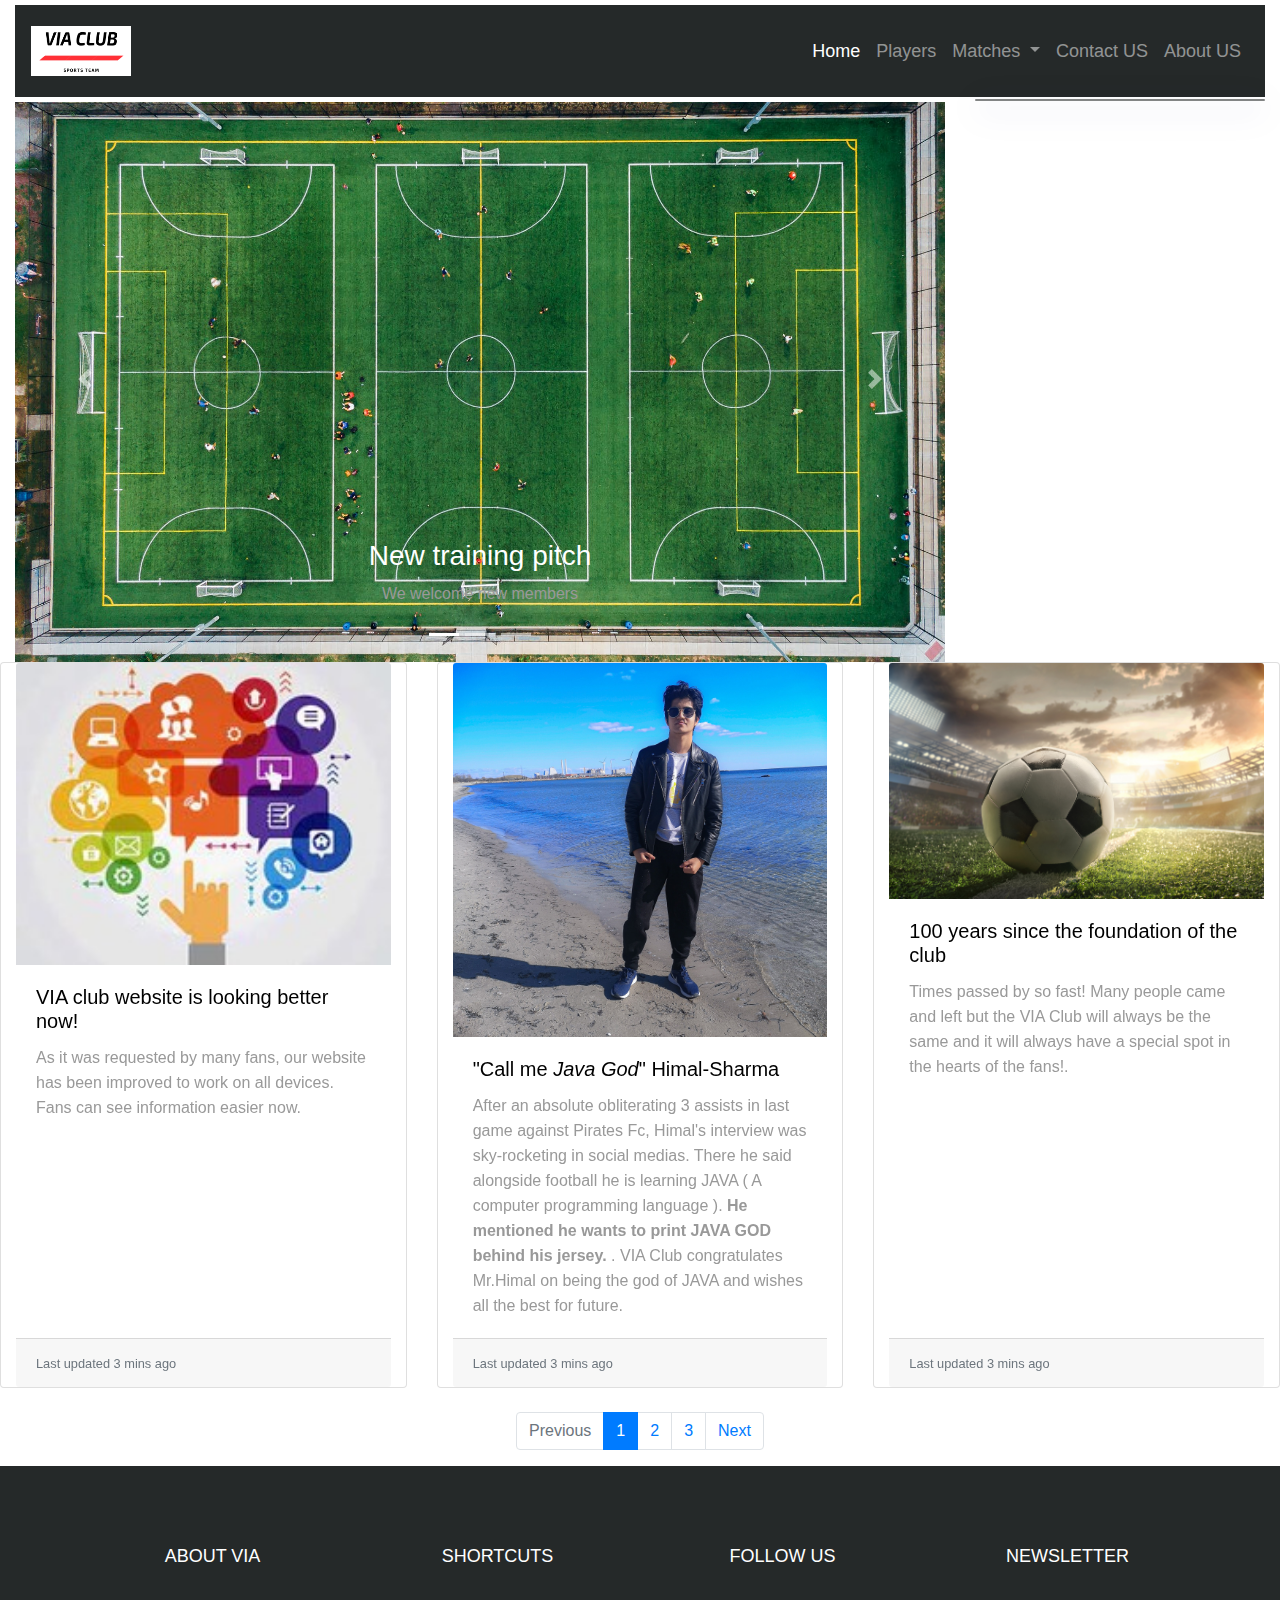
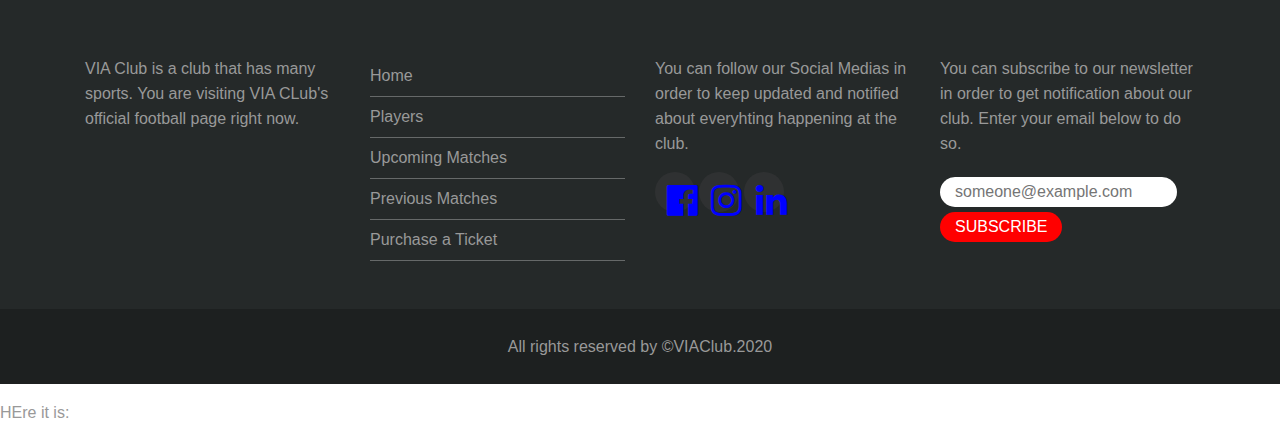
==== Finalassignment/index.html @ d6a5feca "Himal part website" ====
<!DOCTYPE html>
<html lang="en">

<head>
  <meta charset="UTF-8">
  <meta http-equiv="X-UA-Compatible" content="IE=edge">
  <meta name="viewport" content="width=device-width, initial-scale=1.0">
  <title>VIA Club</title>
  <link rel="stylesheet" href="https://stackpath.bootstrapcdn.com/bootstrap/4.3.1/css/bootstrap.min.css" integrity="sha384-ggOyR0iXCbMQv3Xipma34MD+dH/1fQ784/j6cY/iJTQUOhcWr7x9JvoRxT2MZw1T" crossorigin="anonymous">
  <link href="https://fonts.googleapis.com/icon?family=Material+Icons" rel="stylesheet">
  <link rel="stylesheet" href="https://cdnjs.cloudflare.com/ajax/libs/font-awesome/4.7.0/css/font-awesome.min.css">
  <link rel="stylesheet" href="css/footer.css">
  <link rel="stylesheet" href="css/navbarstyle.css">
  <link rel="stylesheet" href="css/style.css">

</head>

<body>
  <div class="container-fluid remmargin">
  <!--Nav part -->
    <header class="header">
      <nav class="navbar navbar-expand-lg navbar-dark py-3">
        <a class="navbar-brand" href="/index.html"><img class="navbar-image"
            src="images/Charcoal_with_Red_Line_Sports_Logo.png" alt=""></a>
        <button class="navbar-toggler" type="button" data-toggle="collapse" data-target="#navbarSupportedContent"
          aria-controls="navbarSupportedContent" aria-expanded="false" aria-label="Toggle navigation">
          <span class="navbar-toggler-icon"></span>
        </button>

        <div class="collapse navbar-collapse" id="navbarSupportedContent">
          <ul class="navbar-nav ml-auto">
            <li class="nav-item active">
              <a class="nav-link" href="index.html">Home <span class="sr-only">(current)</span></a>
            </li>
            <li class="nav-item">
              <a class="nav-link" href="players.html">Players</a>
            </li>
            <li class="nav-item dropdown">
              <a class="nav-link dropdown-toggle" href="#" id="navbarDropdown" role="button" data-toggle="dropdown"
                aria-haspopup="true" aria-expanded="false">
                Matches
              </a>
              <div class="dropdown-menu" aria-labelledby="navbarDropdown">
                <a class="dropdown-item" href="upcomingGames.html">Upcoming Matches</a>
                <a class="dropdown-item" href="previousGames.html">Previous Matches</a>
                <div class="dropdown-divider"></div>
                <a class="dropdown-item" href="#">Purchase Ticket</a>
              </div>
            </li>

            <li class="nav-item">
              <a class="nav-link" href="ContactUS.html">Contact US</a>
            </li>
            <li class="nav-item">
              <a class="nav-link" href="AboutUS.html">About US</a>
            </li>
          </ul>
        </div>
      </nav>
    </header>
    <!-- End of Nav -->


    <!-- Starting of 2 sided grid -->
    <div class="row">
      <!-- 9 by 3 grid -->
      <div class="col-lg-9 col-md-12 noBefore">

        <!--  -->
        <!--  -->
        <!-- carousel part -->
        <div id="carousel_image" class="carousel slide max-w" data-ride="carousel">
          <ol class="carousel-indicators">
            <li data-target="#carousel_image" data-slide-to="0" class="active"></li>
            <li data-target="#carousel_image" data-slide-to="1"></li>
            <li data-target="#carousel_image" data-slide-to="2"></li>
          </ol>

          <div class="carousel-inner " role="listbox">
            <div class="carousel-item active">
              <img class="d-block w-100" src="images/new training pitch.jpg" alt="First one">
              <div class="carousel-caption backdrop ">
                <h3>New training pitch</h3>
                <p>We welcome new members</p>
              </div>
            </div>
            <div class="carousel-item">
              <img class="d-block w-100" src="images/Fans.jpg" alt="Second slide">
              <div class="carousel-caption bacdrop">
                <h3>Waiting for fans</h3>
                <p>Photo from before corona </p>
              </div>
            </div>
            <div class="carousel-item ">
              <img class="d-block w-100 " src="images/Team picture.jpg" height="500px" alt="Third slide">
              <div class="carousel-caption bacdrop">
                <h3>Team picture 2021</h3>
                <p>Group picture of A team </p>
              </div>
            </div>

            <a class="carousel-control-prev" href="#carousel_image" role="button" data-slide="prev">
              <span class="carousel-control-prev-icon"></span>
              <span class="sr-only">Previous</span>
            </a>

            <a class="carousel-control-next" href="#carousel_image" role="button" data-slide="next">
              <span class="carousel-control-next-icon"></span>
              <span class="sr-only">Next</span>
            </a>

          </div>

        </div>
      </div>

      <!-- After carousel -->



      <!-- For side  -->

      <div class="col">
        <div class="row">
          <div class="col-12">
            <div class="glass" id="lastResult"></div>
          </div>
         
        </div>
       
      </div>
        <!-- <div class=""><br>
          <iframe width="100%" height="315" src="https://www.youtube.com/embed/43dvsy2S9sg"
            title="YouTube video player" frameborder="0"
            allow="accelerometer; autoplay; clipboard-write; encrypted-media; gyroscope; picture-in-picture"
            allowfullscreen></iframe>
            </div> -->
          </div>
      
        <!-- 3 grid system for large screen 12|12|12 -->
        <!-- <div class="col-12">
          <div class="row">
            <div class="col-12 glass">
              <h3 class="font-weight-bold">Next game</h3>
              <div class="row text-center glass" id="lastResult">
               
                </div>
              </div>
            </div>
         </div> 
          <div class="col-12">
            <div class="row">
              <div class="col-12 glass">
                <h3 class="font-weight-bold">Next game</h3>
                <div class="row text-center" id="nextMatch">
                 
                  </div>
                </div>
              </div>
            </div> -->
            <!-- <div class="col-12 w-100"><br>
              <iframe width="100%" height="315" src="https://www.youtube.com/embed/43dvsy2S9sg"
                title="YouTube video player" frameborder="0"
                allow="accelerometer; autoplay; clipboard-write; encrypted-media; gyroscope; picture-in-picture"
                allowfullscreen></iframe>
            </div> -->
          </div>

        </div>
      </div>
      <!-- finsih of side grid -->
   
    <!-- First main row finis here  -->
    <!-- Container end -->
  
  <!--  -->


  <!-- News part -->


  <div class="card-deck row">
    <div class="card col col-lg-4 col-sm-12 col-md-6">
      <img class="card-img-top" src="images/news1.jpg" alt="Card image cap">
      <div class="card-body">
        <h5 class="card-title"><a href="">VIA club website is looking better now!</a></h5>
        <p class="card-text">As it was requested by many fans, our website has been improved to work on all devices.
          Fans can see information easier now.</p>
      </div>
      <div class="card-footer">
        <small class="text-muted">Last updated 3 mins ago</small>
      </div>
    </div>
    <div class="card col col-12 col-md-6  col-lg-4">
      <img class="card-img-top" src="images/player4.jpg"  alt="Card image cap">
      <div class="card-body">
        <h5 class="card-title"><a href="">"Call me <i>Java God</i>" Himal-Sharma</a></h5>
        <p class="card-text">After an absolute obliterating 3 assists in last game against Pirates Fc, Himal's interview was sky-rocketing in social medias.
          There he said alongside football he is learning JAVA ( A computer programming language ). <strong> He mentioned he wants to print JAVA GOD behind his jersey.</strong>
        . VIA Club congratulates Mr.Himal on being the god of JAVA and wishes all the best for future. </p>
      </div>
      <div class="card-footer">
        <small class="text-muted">Last updated 3 mins ago</small>
      </div>
    </div>
    <div class="card col  col-lg-4  last_news">
      <img class="card-img-top" src="images/stocksoccer.jpg" alt="Card image cap">
      <div class="card-body">
        <h5 class="card-title"><a href="">100 years since the foundation of the club</a></h5>
        <p class="card-text">Times passed by so fast! Many people came and left but the VIA Club will always be the same
          and it will always have a special spot in the hearts of the fans!.</p>
      </div>
      <div class="card-footer">
        <small class="text-muted">Last updated 3 mins ago</small>
      </div>
    </div>
  </div>
<br>
  <nav aria-label="PageNavigation">
    <ul class="pagination">
      <li class="page-item disabled">
        <a class="page-link" href="#" tabindex="-1">Previous</a>
      </li>
      <li class="page-item active"><a class="page-link" href="#">1</a></li>
      <li class="page-item ">
        <a class="page-link" href="#">2 <span class="sr-only">(current)</span></a>
      </li>
      <li class="page-item"><a class="page-link" href="#">3</a></li>
      <li class="page-item">
        <a class="page-link" href="#">Next</a>
      </li>
    </ul>
  </nav>



  <!-- Footer -->
  <footer>
    <div class="footer-top">
      <div class="container">
        <div class="row">
          <div class="col-md-3 col-sm-6 col-xs-12  segment-one">
            <h3 class="footer-head text-center ">About VIA</h3>
            <p>VIA Club is a club that has many sports. You are visiting VIA CLub's official football page right now.
            </p>

          </div>
          <div class="col-md-3 col-sm-6 col-xs-12  segment-two">
            <h2 class="footer-head text-center">Shortcuts</h2>
            <ul>
              <li> <a href="index.html">Home</a> </li>
                            <li> <a href="players.html">Players</a> </li>
                            <li> <a href="upcomingGames.html">Upcoming Matches</a> </li>
                            <li> <a href="previousGames.html">Previous Matches</a></li>
                            <li> <a href="#">Purchase a Ticket</a> </li>


            </ul>

          </div>
          <div class="col-md-3 col-sm-6 col-xs-12 segment-three">
            <h2 class="footer-head text-center">Follow US</h2>
            <p>You can follow our Social Medias in order to keep updated and notified about everyhting happening at the
              club.</p>
            <a href="https://www.facebook.com/VIASoftwareEng" target="_blank"><i class="fa fa-facebook-official"
                style="font-size:36px"></i></a>
            <a href="https://www.instagram.com/viauniversitycollege/?hl=en" target="_blank"> <i class="fa fa-instagram"
                style="font-size:36px"></i></a>
            <a href="https://dk.linkedin.com/school/via-university-college/" target="_blank"><i class="fa fa-linkedin"
                style="font-size:36px"></i></a>
          </div>
          <div class="col-md-3 col-sm-6 col-xs-12 segment-four">
            <h2 class="footer-head text-center">Newsletter</h2>
            <p> You can subscribe to our newsletter in order to get notification about our club. Enter your email below
              to do so.</p>
            <form action="">
              <input type="email" placeholder="someone@example.com">
              <input type="submit" value="Subscribe">
            </form>
          </div>
        </div>
      </div>
      <br><br>

      <p class="footer-bottom-text">All rights reserved by &copy;VIAClub.2020 </p>
    </div>
  </footer>
<p id= "test">
  HEre it is: 
</p>

  <!-- Javascript of bootstrap -->
  <script src="https://code.jquery.com/jquery-3.5.1.slim.min.js"
    integrity="sha384-DfXdz2htPH0lsSSs5nCTpuj/zy4C+OGpamoFVy38MVBnE+IbbVYUew+OrCXaRkfj"
    crossorigin="anonymous"></script>
  <script src="https://cdn.jsdelivr.net/npm/bootstrap@4.6.0/dist/js/bootstrap.bundle.min.js"
    integrity="sha384-Piv4xVNRyMGpqkS2by6br4gNJ7DXjqk09RmUpJ8jgGtD7zP9yug3goQfGII0yAns"
    crossorigin="anonymous"></script>
    <script src="./Script/lastresult.js"></script>
    <script src="./Script/nextgame.js"></script>
   




</body>

</html>
---- Finalassignment/css/footer.css ----
p{
    color: #999;
    line-height: 25px
}
.footer-head{
    color: #fff;
    padding: 80px 0 80px;
    font-size: 18px;
}
.footer-top{
    background: #252929;
}
.segment-one h3{
    color: #fff;
    text-transform: uppercase;

}
.segment-two h2{
    color: #fff;
    text-transform: uppercase;
}
.segment-two h2::before{
    color: #c65039;
    padding-right: 10px;
}
.segment-two ul{
    margin: 0;
    padding:0;
    list-style: none;
}
.segment-two ul li {
    border-bottom: 1px solid rgba(255, 255, 255, 0.3);
    line-height: 40px;
}
.segment-two ul li a {
  color: #999;
  text-decoration: none ;
  
}
.segment-two ul li a:hover {
    color:red;
    text-decoration: underline ;
    
  }
.segment-three h2{
    color: #fff;
    text-transform: uppercase;
}
.segment-three h2::before{
    color: #c65039;
    padding-right: 10px;
}
.segment-three a{
    background: #49484948;
    width: 40px;
    height:40px ;
    display: inline-block;
    border-radius: 50%;

}
.segment-three a i{
font-size: 20px;
color: blue;
padding: 10px 12px;
}
.segment-four h2{
    color: white;
    text-transform: uppercase;
    font-size: large;
}
.segment-four h2::before{
    color: #c65039;
    padding-right: 10px;
    
}
.segment-four form input[type=submit]{
    background: red;
    border: none;
    padding: 3px 15px;
    margin-top: 5px;
    color:white ;
    text-transform: uppercase;
    border-radius: 50px;

}

.segment-four form input[type=email]{
  
    border: none;
    padding: 3px 15px;
    margin-top: 5px;
    color:black ;
    border-radius: 20px;
    box-decoration-break: inherit;
    border: spacing 0;
}
.footer-bottom-text{
    text-align: center;
    background: rgba(0, 0, 0, 0.2);
    line-height: 75px;
}
---- Finalassignment/css/navbarstyle.css ----
.navbar .nav-item{
    font-size: large;

}

.navbar-image{
    width: 100px;
    height: 50px;

}
.navbar{
    background:#252929 ;
}
---- Finalassignment/css/style.css ----
html{
height: 100vh;
}
body{
    margin-top: 5px;
    /* background-image: linear-gradient(#ebf4f5, #b5c6e0); */
    /* background-size: cover; */
    height: 100%;
    background-repeat: no-repeat;
    background-attachment: fixed;
}


/* Search bar */
.sh{
    margin-top:6px ;
}
/* for text shadow in carousel */
.bacdrop{

    background: rgba(128, 95, 95, 0.3);
}
.glass{
    min-width: 100%;
/* margin: auto; */
/* max-width: 96%; */
margin-top: 2px;
background:rgb(37, 41, 41,.7);
box-shadow: 0 8px 32px 0 rgba( 31, 38, 135, 0.37 );
backdrop-filter: blur( 11.5px );
-webkit-backdrop-filter: blur( 11.5px );
border-radius: 10px;
border: 1px solid rgba( 255, 255, 255, 0.18 );
color: white;
}
.glass-text{
    color: white;
}

.carousel-item img{
    margin-top: .3em;
    min-height: 35em;
    max-height: 35em;
}


/* For news secgtion */

.card.style{
    width: 20rem;
    display: flex;
}

.pagination{
    justify-content: center;
}
.card-title a{
    color: black;
}
.card-title a:hover{
    color: red;
    text-decoration: underline;
}
.card-image-top{
    width: auto;
    height: 50px;
}
/* For the past result from XML  */
#xmlResult{
    font-weight: 800;
    margin: auto;
    font-size: larger;
    }

/* News section finished */



/* mfff */
@media (max-width: 305px) {
    .noBefore{
      display: none;
    }

}

@media (max-width: 600px) {
  
.carousel-item img{
    min-height: 20em;
    max-height: 20em;
}

}
@media (max-width: 720px) {
  
 .last_news{
     display: none;
 }}
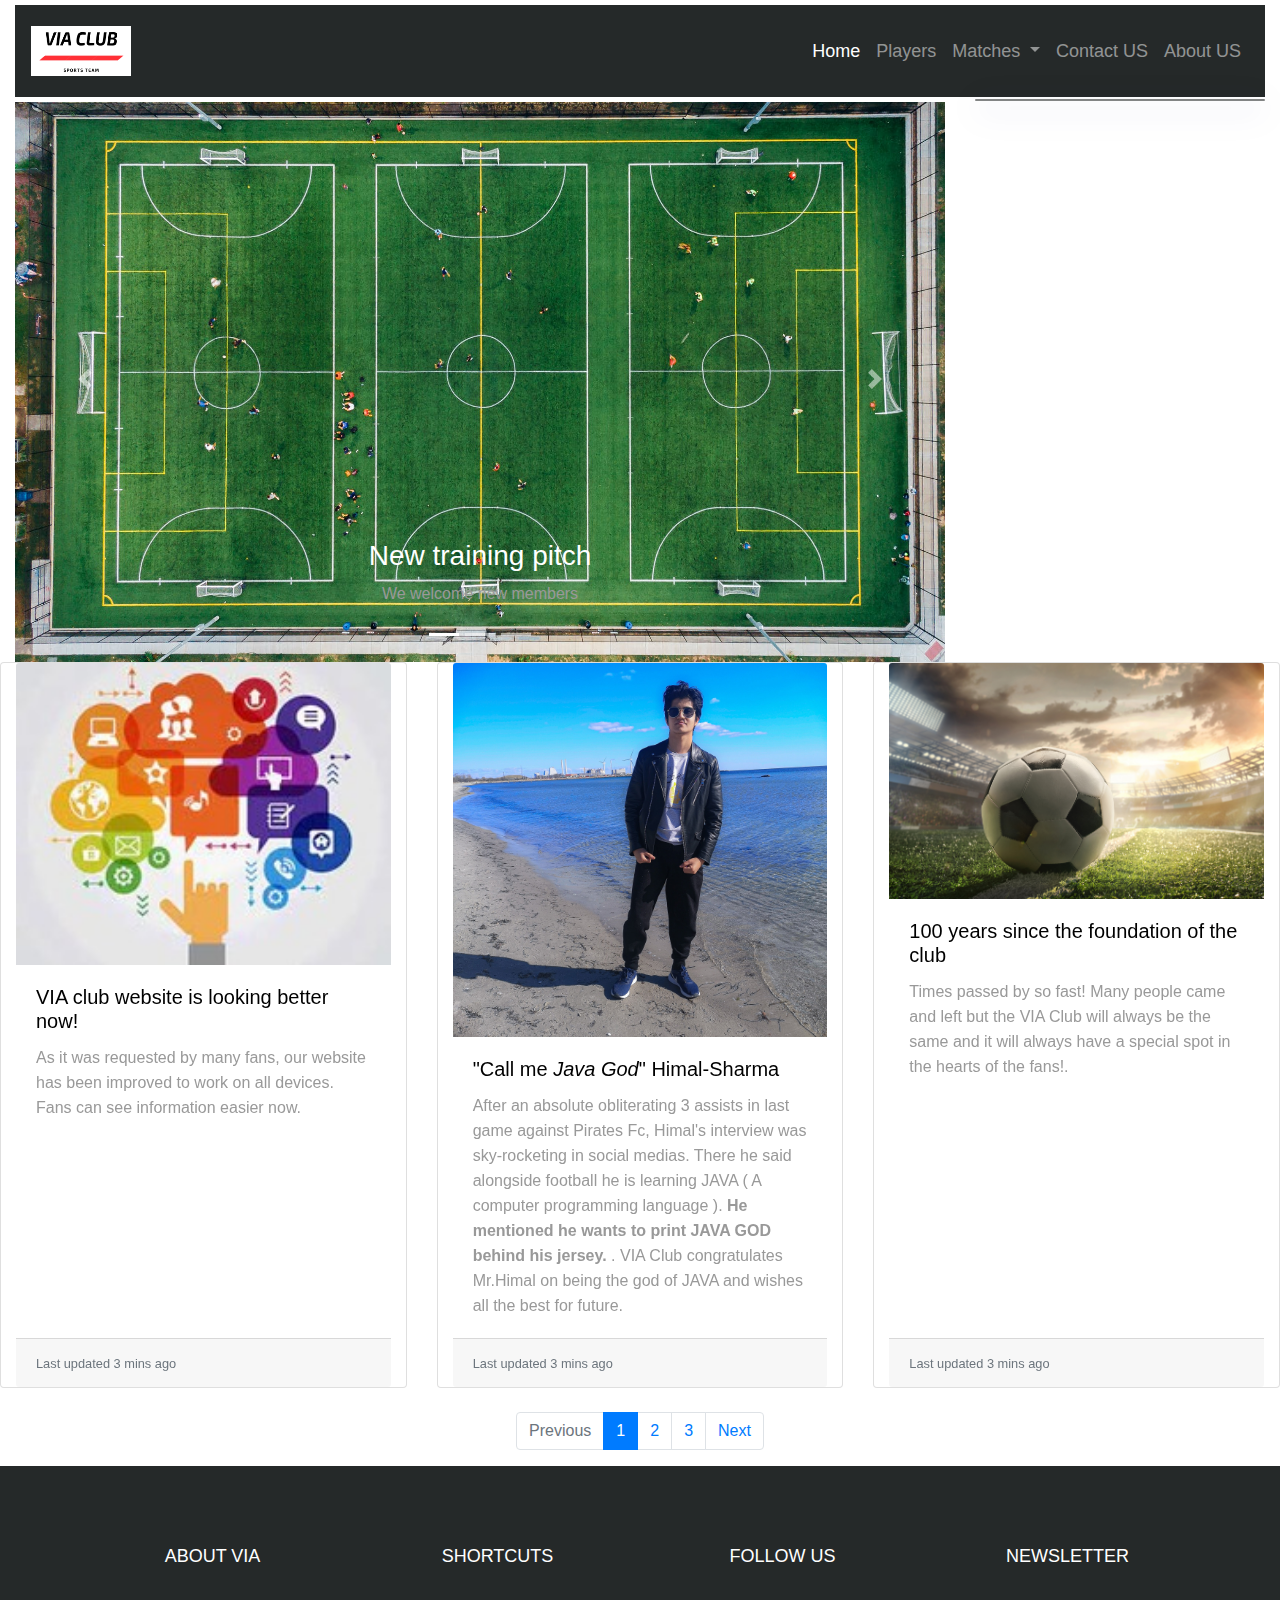
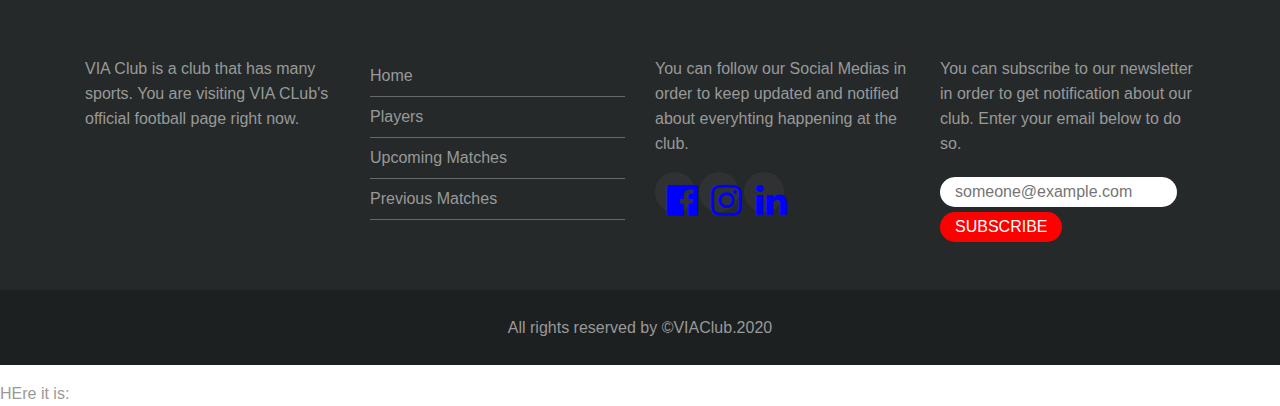
==== commit c9e92c18: "Update on website" ====
--- a/Finalassignment/index.html
+++ b/Finalassignment/index.html
@@ -43,8 +43,7 @@
               <div class="dropdown-menu" aria-labelledby="navbarDropdown">
                 <a class="dropdown-item" href="upcomingGames.html">Upcoming Matches</a>
                 <a class="dropdown-item" href="previousGames.html">Previous Matches</a>
-                <div class="dropdown-divider"></div>
-                <a class="dropdown-item" href="#">Purchase Ticket</a>
+               
               </div>
             </li>
 
@@ -127,46 +126,14 @@
           </div>
          
         </div>
+        <iframe width="100%" height="200" src="https://www.youtube.com/embed/43dvsy2S9sg"
+        title="YouTube video player" frameborder="0"
+        allow="accelerometer; autoplay; clipboard-write; encrypted-media; gyroscope; picture-in-picture"
+        allowfullscreen></iframe>
        
       </div>
-        <!-- <div class=""><br>
-          <iframe width="100%" height="315" src="https://www.youtube.com/embed/43dvsy2S9sg"
-            title="YouTube video player" frameborder="0"
-            allow="accelerometer; autoplay; clipboard-write; encrypted-media; gyroscope; picture-in-picture"
-            allowfullscreen></iframe>
-            </div> -->
           </div>
       
-        <!-- 3 grid system for large screen 12|12|12 -->
-        <!-- <div class="col-12">
-          <div class="row">
-            <div class="col-12 glass">
-              <h3 class="font-weight-bold">Next game</h3>
-              <div class="row text-center glass" id="lastResult">
-               
-                </div>
-              </div>
-            </div>
-         </div> 
-          <div class="col-12">
-            <div class="row">
-              <div class="col-12 glass">
-                <h3 class="font-weight-bold">Next game</h3>
-                <div class="row text-center" id="nextMatch">
-                 
-                  </div>
-                </div>
-              </div>
-            </div> -->
-            <!-- <div class="col-12 w-100"><br>
-              <iframe width="100%" height="315" src="https://www.youtube.com/embed/43dvsy2S9sg"
-                title="YouTube video player" frameborder="0"
-                allow="accelerometer; autoplay; clipboard-write; encrypted-media; gyroscope; picture-in-picture"
-                allowfullscreen></iframe>
-            </div> -->
-          </div>
-
-        </div>
       </div>
       <!-- finsih of side grid -->
    
@@ -192,7 +159,7 @@
       </div>
     </div>
     <div class="card col col-12 col-md-6  col-lg-4">
-      <img class="card-img-top" src="images/player4.jpg"  alt="Card image cap">
+      <img class="card-img-top" src="images/player7.jpg"  alt="Card image cap">
       <div class="card-body">
         <h5 class="card-title"><a href="">"Call me <i>Java God</i>" Himal-Sharma</a></h5>
         <p class="card-text">After an absolute obliterating 3 assists in last game against Pirates Fc, Himal's interview was sky-rocketing in social medias.
@@ -252,9 +219,7 @@
                             <li> <a href="players.html">Players</a> </li>
                             <li> <a href="upcomingGames.html">Upcoming Matches</a> </li>
                             <li> <a href="previousGames.html">Previous Matches</a></li>
-                            <li> <a href="#">Purchase a Ticket</a> </li>
-
-
+                           
             </ul>
 
           </div>
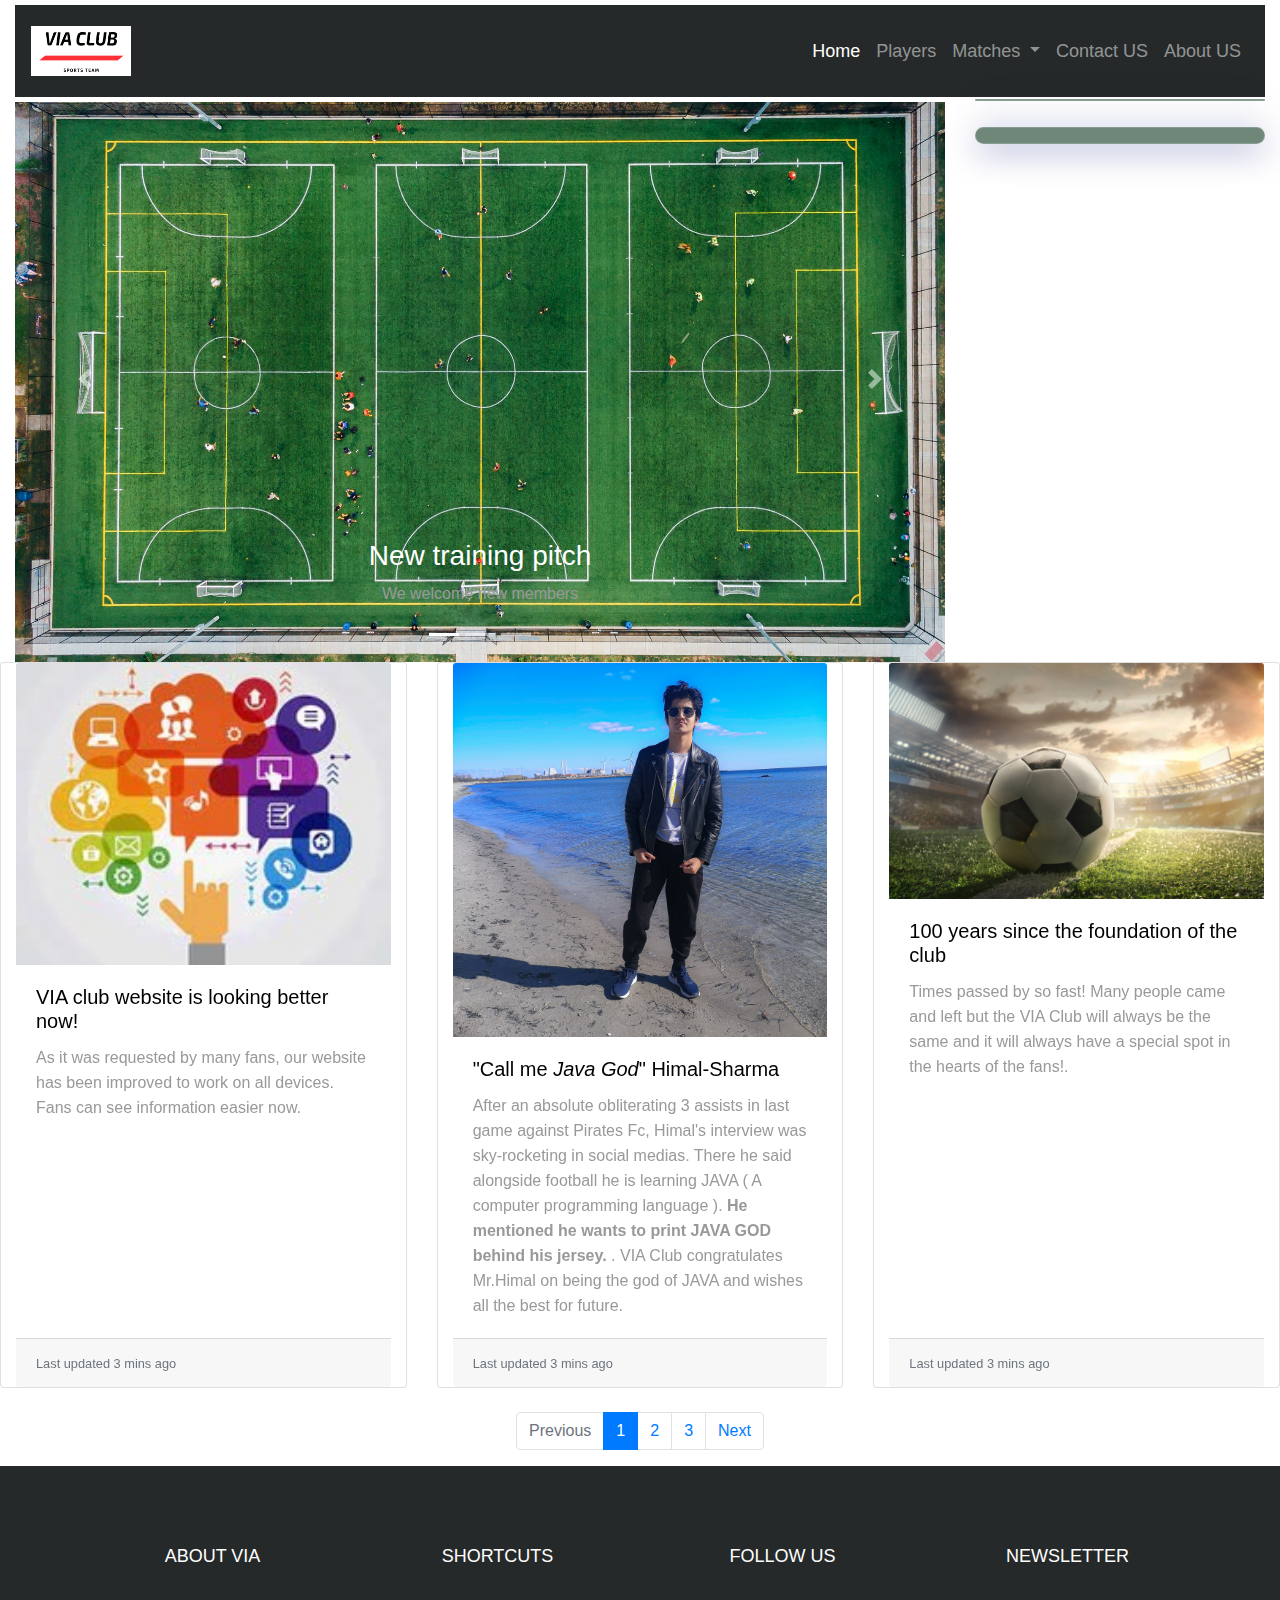
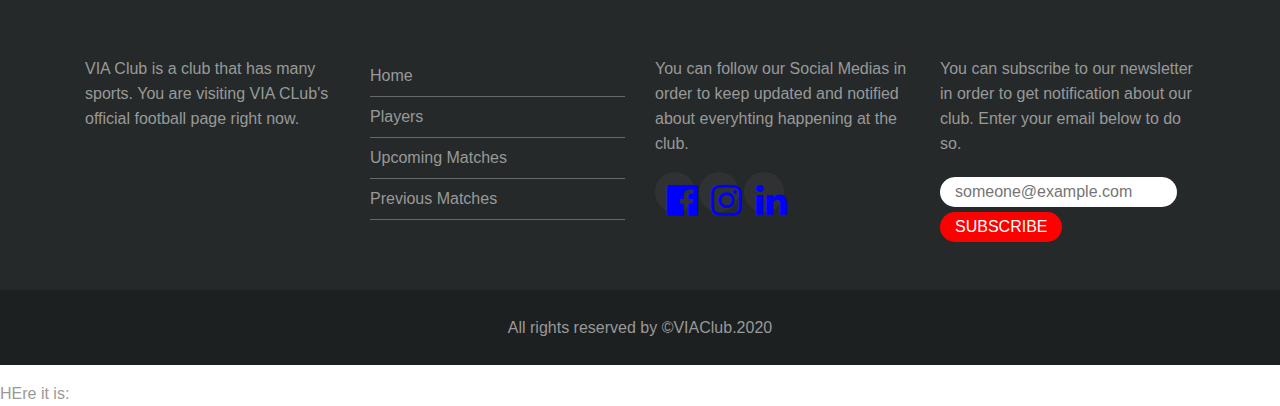
==== commit 5caf7f9b: "Update on website" ====
--- a/Finalassignment/index.html
+++ b/Finalassignment/index.html
@@ -122,24 +122,30 @@
       <div class="col">
         <div class="row">
           <div class="col-12">
-            <div class="glass" id="lastResult"></div>
+           <!-- Getting last result and upcoming matches -->
+           <div class="glass" id="lastResult">
+              
+
+          </div>
+          <br>  
+          <div class="glass" id="nextGame">
+
+            
+          </div>
           </div>
          
         </div>
-        <iframe width="100%" height="200" src="https://www.youtube.com/embed/43dvsy2S9sg"
-        title="YouTube video player" frameborder="0"
-        allow="accelerometer; autoplay; clipboard-write; encrypted-media; gyroscope; picture-in-picture"
-        allowfullscreen></iframe>
+      
        
       </div>
-          </div>
+
       
-      </div>
+      
       <!-- finsih of side grid -->
-   
+    </div>
     <!-- First main row finis here  -->
     <!-- Container end -->
-  
+  </div>
   <!--  -->
 
 
@@ -238,7 +244,7 @@
             <h2 class="footer-head text-center">Newsletter</h2>
             <p> You can subscribe to our newsletter in order to get notification about our club. Enter your email below
               to do so.</p>
-            <form action="">
+            <form action="#">
               <input type="email" placeholder="someone@example.com">
               <input type="submit" value="Subscribe">
             </form>
--- a/Finalassignment/css/style.css
+++ b/Finalassignment/css/style.css
@@ -21,11 +21,12 @@
     background: rgba(128, 95, 95, 0.3);
 }
 .glass{
+    max-height: 50%;
     min-width: 100%;
 /* margin: auto; */
 /* max-width: 96%; */
 margin-top: 2px;
-background:rgb(37, 41, 41,.7);
+background:#5f7a6be7;
 box-shadow: 0 8px 32px 0 rgba( 31, 38, 135, 0.37 );
 backdrop-filter: blur( 11.5px );
 -webkit-backdrop-filter: blur( 11.5px );
@@ -41,6 +42,10 @@
     margin-top: .3em;
     min-height: 35em;
     max-height: 35em;
+}
+
+#nextGame p, #lastResult p{
+    color: rebeccapurple;
 }
 
 
@@ -76,7 +81,7 @@
 
 
 
-/* mfff */
+/* media */
 @media (max-width: 305px) {
     .noBefore{
       display: none;
@@ -97,10 +102,29 @@
  .last_news{
      display: none;
  }}
+ @media (min-width: 990px) {
+    #lastResult{
+        min-height: 40%;
+        max-height:fit-content;
+        
+        }
+        #nextGame{
+        min-height:40%;
+        }
+ }
+ @media (min-width: 1000px) {
+    #lastResult{
+        min-height: fit-content;
+        max-height: 55%;
+        }
+        #nextGame{
+        min-height:52%;
+        max-height: 55%;
+        }
+ }
 
 
 
 
 
 
-
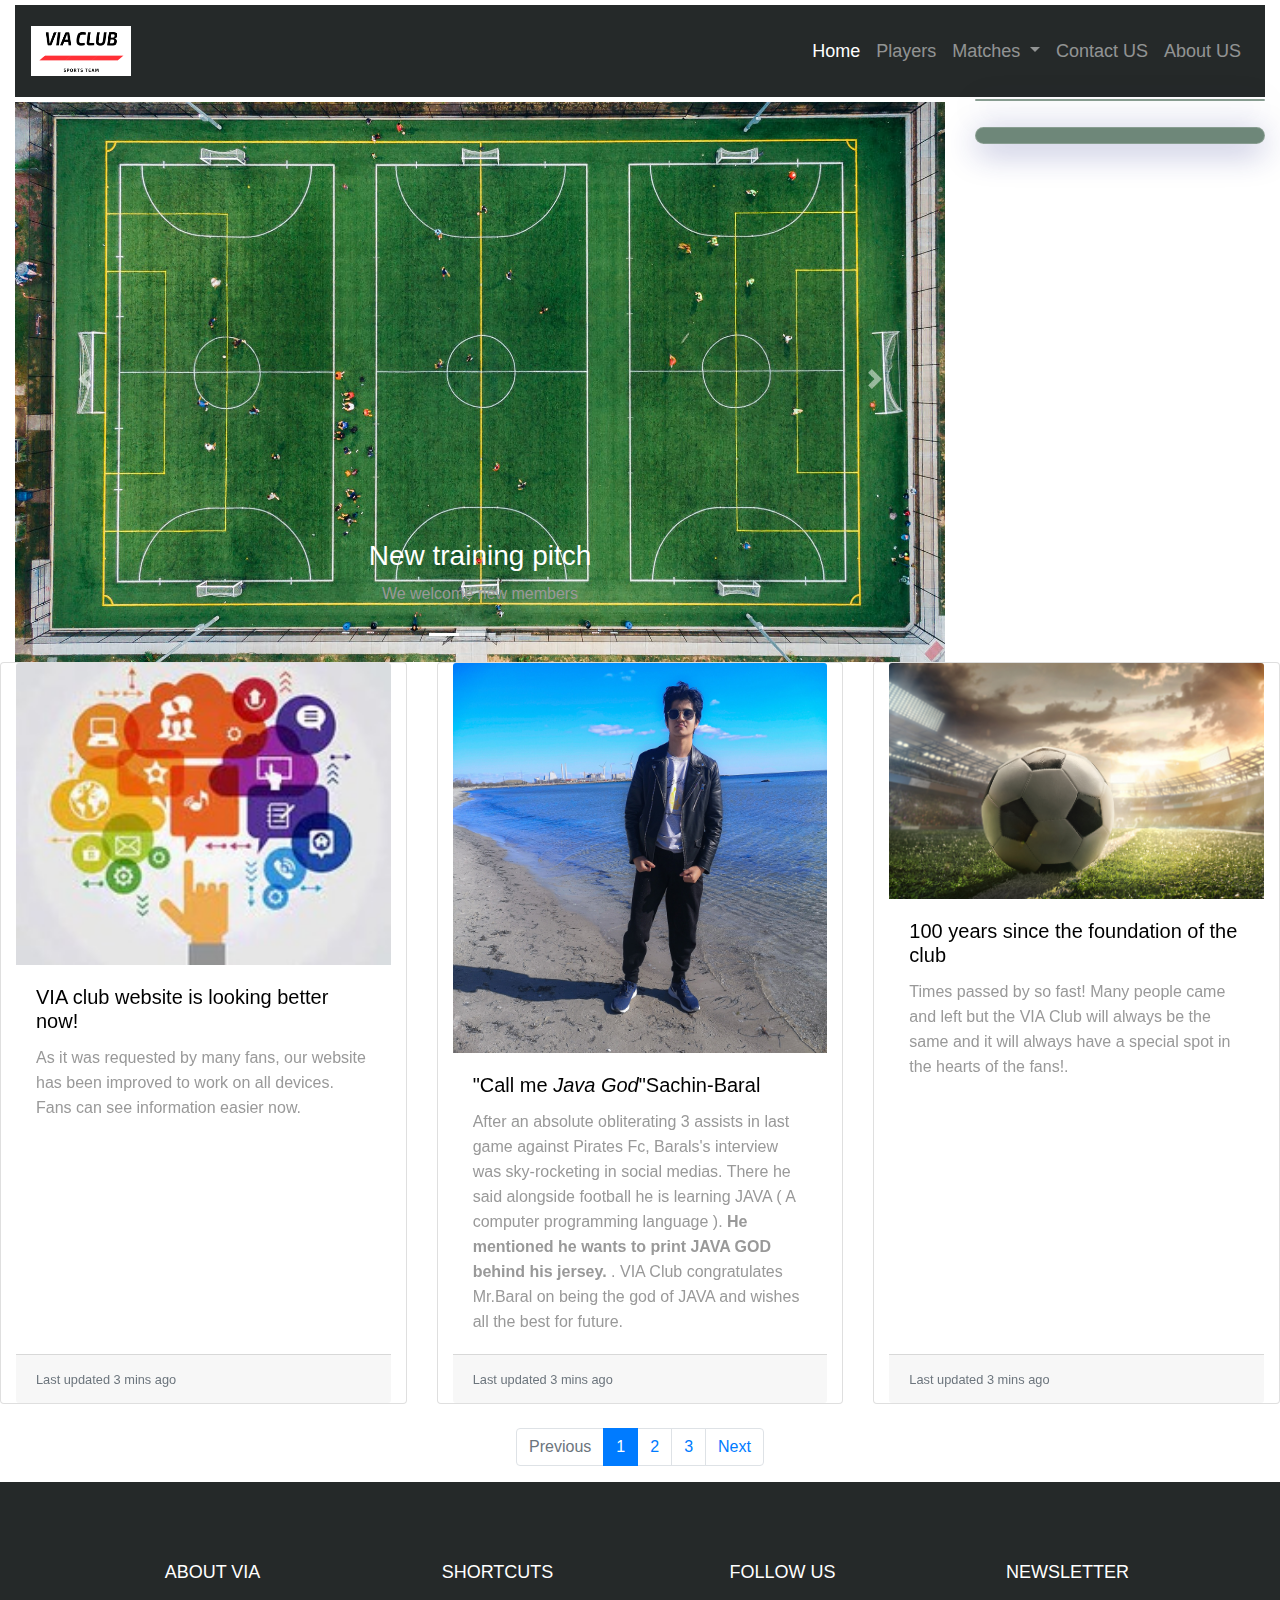
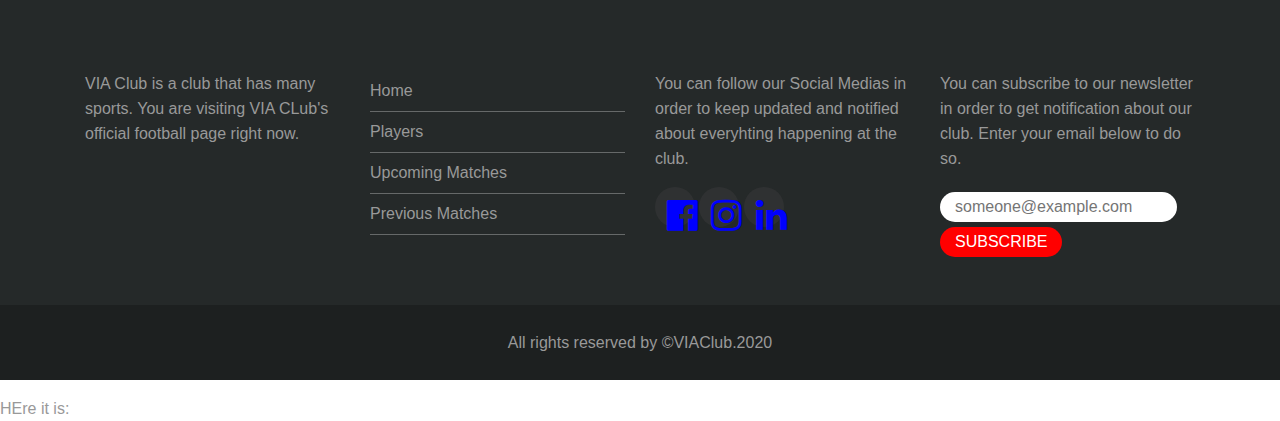
==== commit a42c892b: "From himal file is ok" ====
--- a/Finalassignment/index.html
+++ b/Finalassignment/index.html
@@ -165,12 +165,12 @@
       </div>
     </div>
     <div class="card col col-12 col-md-6  col-lg-4">
-      <img class="card-img-top" src="images/player7.jpg"  alt="Card image cap">
+      <img class="card-img-top" src="images/player7.jpg" height="390px" alt="Card image cap">
       <div class="card-body">
-        <h5 class="card-title"><a href="">"Call me <i>Java God</i>" Himal-Sharma</a></h5>
-        <p class="card-text">After an absolute obliterating 3 assists in last game against Pirates Fc, Himal's interview was sky-rocketing in social medias.
+        <h5 class="card-title"><a href="">"Call me <i>Java God</i>"Sachin-Baral</a></h5>
+        <p class="card-text">After an absolute obliterating 3 assists in last game against Pirates Fc, Barals's interview was sky-rocketing in social medias.
           There he said alongside football he is learning JAVA ( A computer programming language ). <strong> He mentioned he wants to print JAVA GOD behind his jersey.</strong>
-        . VIA Club congratulates Mr.Himal on being the god of JAVA and wishes all the best for future. </p>
+        . VIA Club congratulates Mr.Baral on being the god of JAVA and wishes all the best for future. </p>
       </div>
       <div class="card-footer">
         <small class="text-muted">Last updated 3 mins ago</small>
